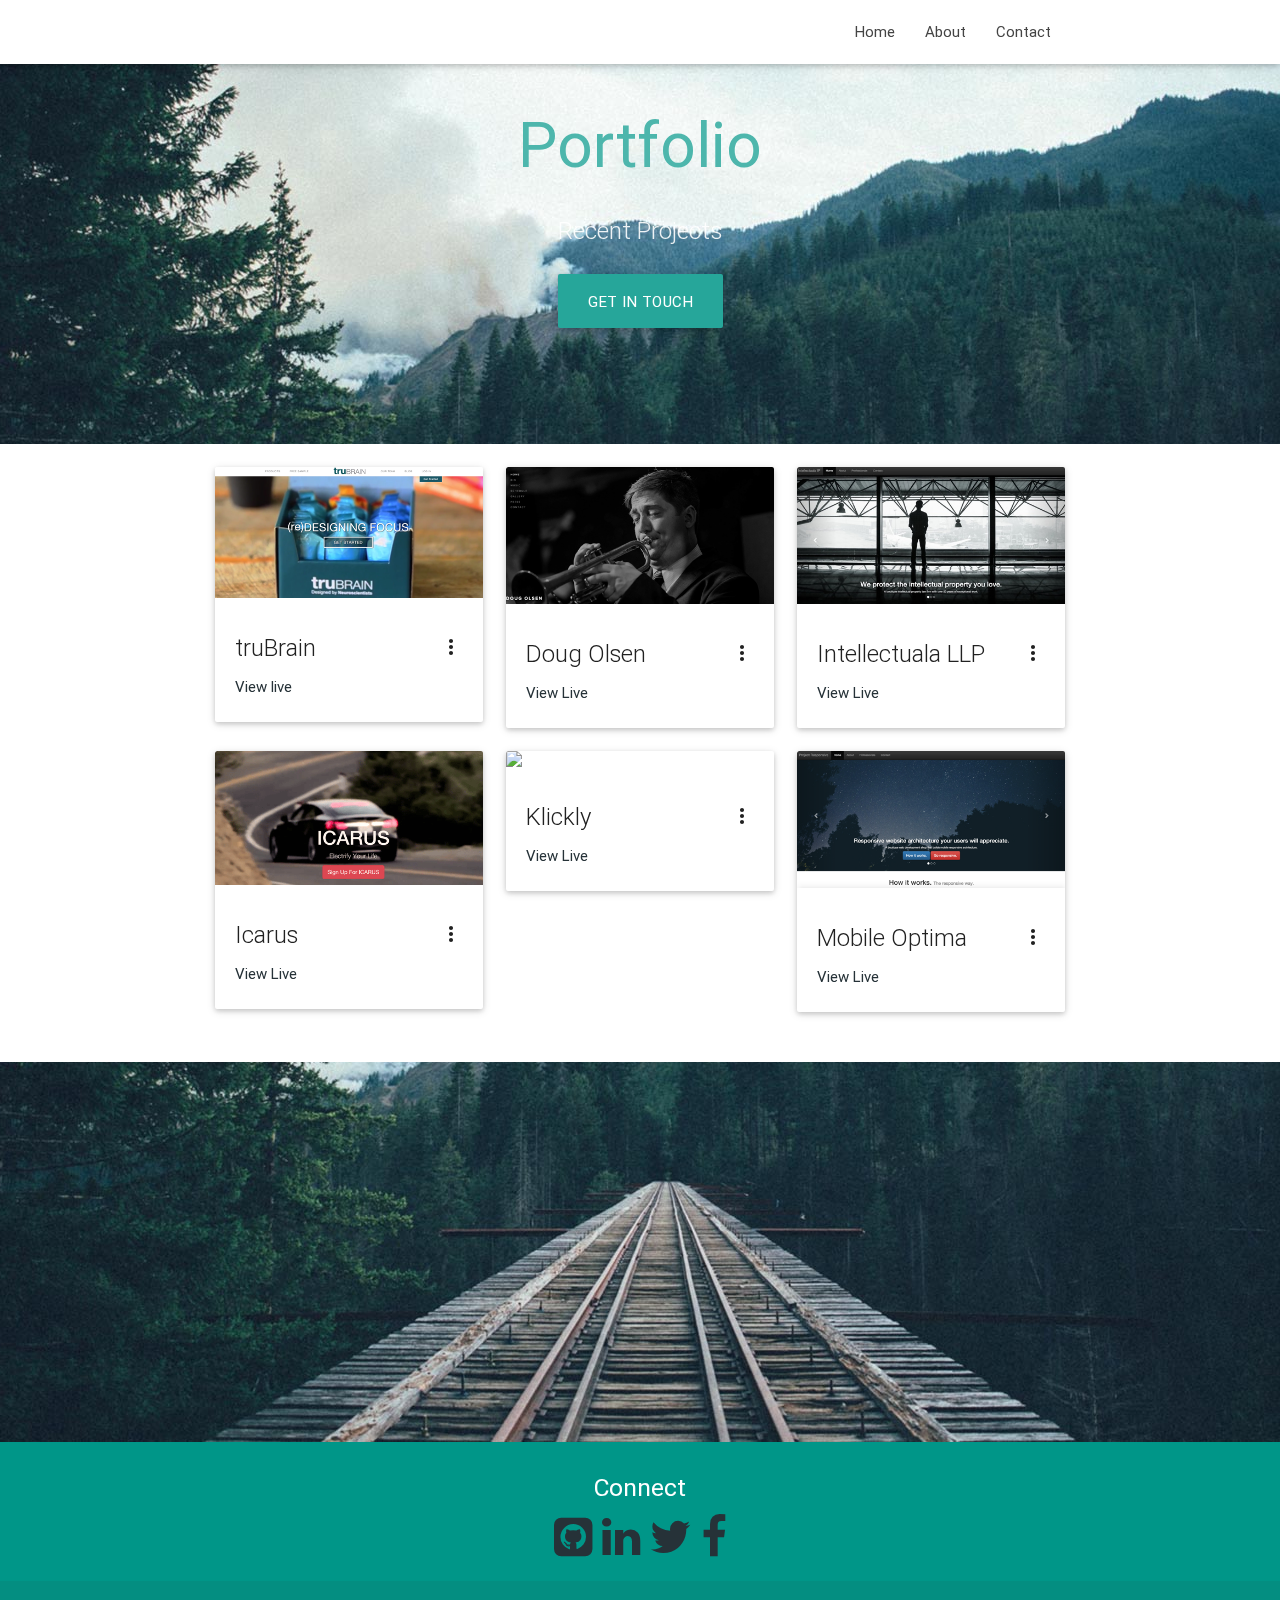
==== portfolio.html @ 828958fb "changes about content" ====
<!DOCTYPE html>
<html lang="en">
<head>
  <meta http-equiv="Content-Type" content="text/html; charset=UTF-8"/>
  <meta name="viewport" content="width=device-width, initial-scale=1, maximum-scale=1.0, user-scalable=no"/>
  <title>Adam McLean | Web Development</title>

  <!-- CSS  -->
  <link href="css/materialize.css" type="text/css" rel="stylesheet" media="screen,projection"/>
  <link href="css/style.css" type="text/css" rel="stylesheet" media="screen,projection"/>
  <link rel="stylesheet" href="http://maxcdn.bootstrapcdn.com/font-awesome/4.3.0/css/font-awesome.min.css">

</head>
<body>
  <nav class="white" role="navigation">
    <div class="nav-wrapper container">
      <a id="logo-container" href="index.html" class="brand-logo"></a>
      <ul class="right hide-on-med-and-down">
        <li><a href="index.html">Home</a></li>
        <li><a href="index.html/#about">About</a></li>
        <li><a href="index.html/#contact">Contact</a></li>
   
      </ul>

      <ul id="nav-mobile" class="side-nav">
        <li><a href="index.html">Home</a></li>
        <li><a href="index.html/#about">About</a></li>
        <li><a href="index.html/#contact">Contact</a></li>
      </ul>
      <a href="#" data-activates="nav-mobile" class="button-collapse"><i class="mdi-navigation-menu"></i></a>
    </div>
  </nav>

   <!--   Banner Section   -->

  <div id="index-banner" class="parallax-container">
    <div class="section no-pad-bot">
      <div class="container">
        <br><br>
        <h1 class="header center teal-text text-lighten-2">Portfolio</h1>
        <div class="row center">
          <h5 class="header col s12 light">Recent Projects</h5>
        </div>
        <div class="row center">
          <a href="mailto:adam.mclean1@gmail.com" id="download-button" class="btn-large waves-effect waves-light teal lighten-1">Get In Touch</a>
        </div>
        <br><br>

      </div>
    </div>
    <div class="parallax"><img src="background2.jpg" alt="Unsplashed background img 2"></div>
  </div>

 

<!--   Card Section   -->

<div class="section">
<div class="container">
  <div class="row">
    <div class="col s12 m4 l4">
      <div class="card ">
        <div class="card-image waves-effect waves-block waves-light">
          <img class="activator" src="assets/truBrain_crop.png">
        </div>
      <div class="card-content">
        <span class="card-title activator grey-text text-darken-4">truBrain<i class="mdi-navigation-more-vert right"></i></span>
        <p><a href="https://trubrain.com/">View live</a></p>
      </div>
      <div class="card-reveal">
        <span class="card-title grey-text text-darken-4">truBrain<i class="mdi-navigation-close right"></i></span>
        <p>truBrain is redefining focus with its product line engineered by neuroscientists. The company needed front-end development and UX to match.</p>
      </div>
      </div>
    </div>

  <div class="col s12 m4 l4">
    <div class="card">
      <div class="card-image waves-effect waves-block waves-light">
        <img class="activator" src="assets/doug_olsen_cover.png">
      </div>
    <div class="card-content">
      <span class="card-title activator grey-text text-darken-4">Doug Olsen<i class="mdi-navigation-more-vert right"></i></span>
      <p><a href="https://doug-olsen-5ct0.squarespace.com/">View Live</a></p>
    </div>
    <div class="card-reveal">
      <span class="card-title grey-text text-darken-4">Doug Olsen<i class="mdi-navigation-close right"></i></span>
      <p>Doug is a professional musician - and wanted a clean, professional site that evoked his passion as an artist.</p>
    </div>
    </div>
  </div>

  <div class="col s12 m4 l4">
    <div class="card">
      <div class="card-image waves-effect waves-block waves-light">
        <img class="activator" src="assets/intellect.jpg">
      </div>
      <div class="card-content">
        <span class="card-title activator grey-text text-darken-4">Intellectuala LLP<i class="mdi-navigation-more-vert right"></i></span>
        <p><a href="http://intellectuala.bitballoon.com">View Live</a></p>
      </div>
      <div class="card-reveal">
        <span class="card-title grey-text text-darken-4">Intellectuala LLP<i class="mdi-navigation-close right"></i></span>
        <p>A local law firm wanted a clean, responsive site that conveyed to clients they were at the top of their game. This gave rise to Intellectuala LLP.</p>
      </div>
    </div>
  </div>

    <div class="col s12 m4 l4">
    <div class="card">
      <div class="card-image waves-effect waves-block waves-light">
        <img class="activator" src="assets/icarus.png">
      </div>
      <div class="card-content">
        <span class="card-title activator grey-text text-darken-4">Icarus<i class="mdi-navigation-more-vert right"></i></span>
        <p><a href="https://fast-dusk-8663.herokuapp.com">View Live</a></p>
      </div>
      <div class="card-reveal">
        <span class="card-title grey-text text-darken-4">Icarus<i class="mdi-navigation-close right"></i></span>
        <p>A prototype website for a luxury zero emission alternative to Uber, built out in Ruby on Rails that harnesses the Google Maps API.</p>
      </div>
    </div>
  </div>
  
  <div class="col s12 m4 l4">
    <div class="card">
      <div class="card-image waves-effect waves-block waves-light">
        <img class="activator" src="assets/klickly_crop.png">
      </div>
      <div class="card-content">
        <span class="card-title activator grey-text text-darken-4">Klickly<i class="mdi-navigation-more-vert right"></i></span>
        <p><a href="https://www.klickly.com/">View Live</a></p>
      </div>
      <div class="card-reveal">
        <span class="card-title grey-text text-darken-4">Klickly<i class="mdi-navigation-close right"></i></span>
        <p>Klickly lets you turn any social stream into an e-commerce solution with its one click platform.</p>
      </div>
    </div>
  </div>
  <div class="col s12 m4 l4">
    <div class="card">
      <div class="card-image waves-effect waves-block waves-light">
        <img class="activator" src="assets/mobileoptima.png">
      </div>
      <div class="card-content">
        <span class="card-title activator grey-text text-darken-4">Mobile Optima<i class="mdi-navigation-more-vert right"></i></span>
        <p><a href="http://mobileoptima.bitballoon.com/">View Live</a></p>
      </div>
      <div class="card-reveal">
        <span class="card-title grey-text text-darken-4">Mobile Optima<i class="mdi-navigation-close right"></i></span>
        <p>Mobile Optima tackles the problem of unresponsive, mobile unfriendly sites and puts them back on users' map.</p>
      </div>
    </div>
  </div>
</div> <!-- end row -->
</div> <!-- end container -->
</div> <!-- end section -->


  <!--   Footer Section   -->

  <div class="parallax-container valign-wrapper">
    <div class="section no-pad-bot">
      <div class="container">
        <div class="row center">
          <h5 class="header col s12 light"></h5>
        </div>
      </div>
    </div>
    <div class="parallax"><img src="background2.jpg" alt="Unsplashed background img 3"></div>
  </div>

  <footer class="page-footer teal">
    <div class="container">
      <div class="row center">
        <div id="socialIcons" class="col l12 s12">
          <h5 class="white-text">Connect</h5>
          <a href="https://github.com/adammclean"><i class="fa fa-github-square fa-3x"></i></a></span> 
          <a href="https://www.linkedin.com/in/adammclean1"><i class="fa fa-linkedin fa-3x"></i></a>
          <a href="https://twitter.com/brogrammr"><i class="fa fa-twitter fa-3x"></i></a>
          <a href="https://www.facebook.com/people/Adam-McLean/816225"><i class="fa fa-facebook fa-3x"></i></a>
        </div>
      </div>
    </div>
  </div>
      
    <div class="footer-copyright">
      <div class="container">
      Made by <a class="brown-text text-lighten-3" href="http://materializecss.com">Adam C McLean</a>
      </div>
    </div>
  </footer>


  <!--  Scripts-->
  <script src="https://code.jquery.com/jquery-2.1.1.min.js"></script>
  <script src="js/materialize.js"></script>
  <script src="js/custom.js" type="text/javascript"></script>
  <script src="js/init.js"></script>

  </body>
</html>
---- css/style.css ----
/* Custom Stylesheet */
/**
 * Use this file to override Materialize files so you can update
 * the core Materialize files in the future
 *
 * Made By MaterializeCSS.com
 */

 #hi {
  padding: 30px;
 }

 #socialIcons i {
  margin: 2.5px;
 }
 
 a{
  color: #263238;
 }

 .modal {
  color: blue;
 }

nav ul a,
nav .brand-logo {
  color: #444;
}

p {
  line-height: 2rem;
}

.button-collapse {
  color: #26a69a;
}

.parallax-container {
  min-height: 380px;
  line-height: 0;
  height: auto;
  color: rgba(255,255,255,.9);
}
  .parallax-container .section {
    width: 100%;
  }

@media only screen and (max-width : 992px) {
  .parallax-container .section {
    position: absolute;
    top: 40%;
  }
  #index-banner .section {
    top: 10%;
  }
}

@media only screen and (max-width : 600px) {
  #index-banner .section {
    top: 0;
  }
}


.icon-block {
  padding: 0 15px;
}

footer.page-footer {
  margin: 0;
}
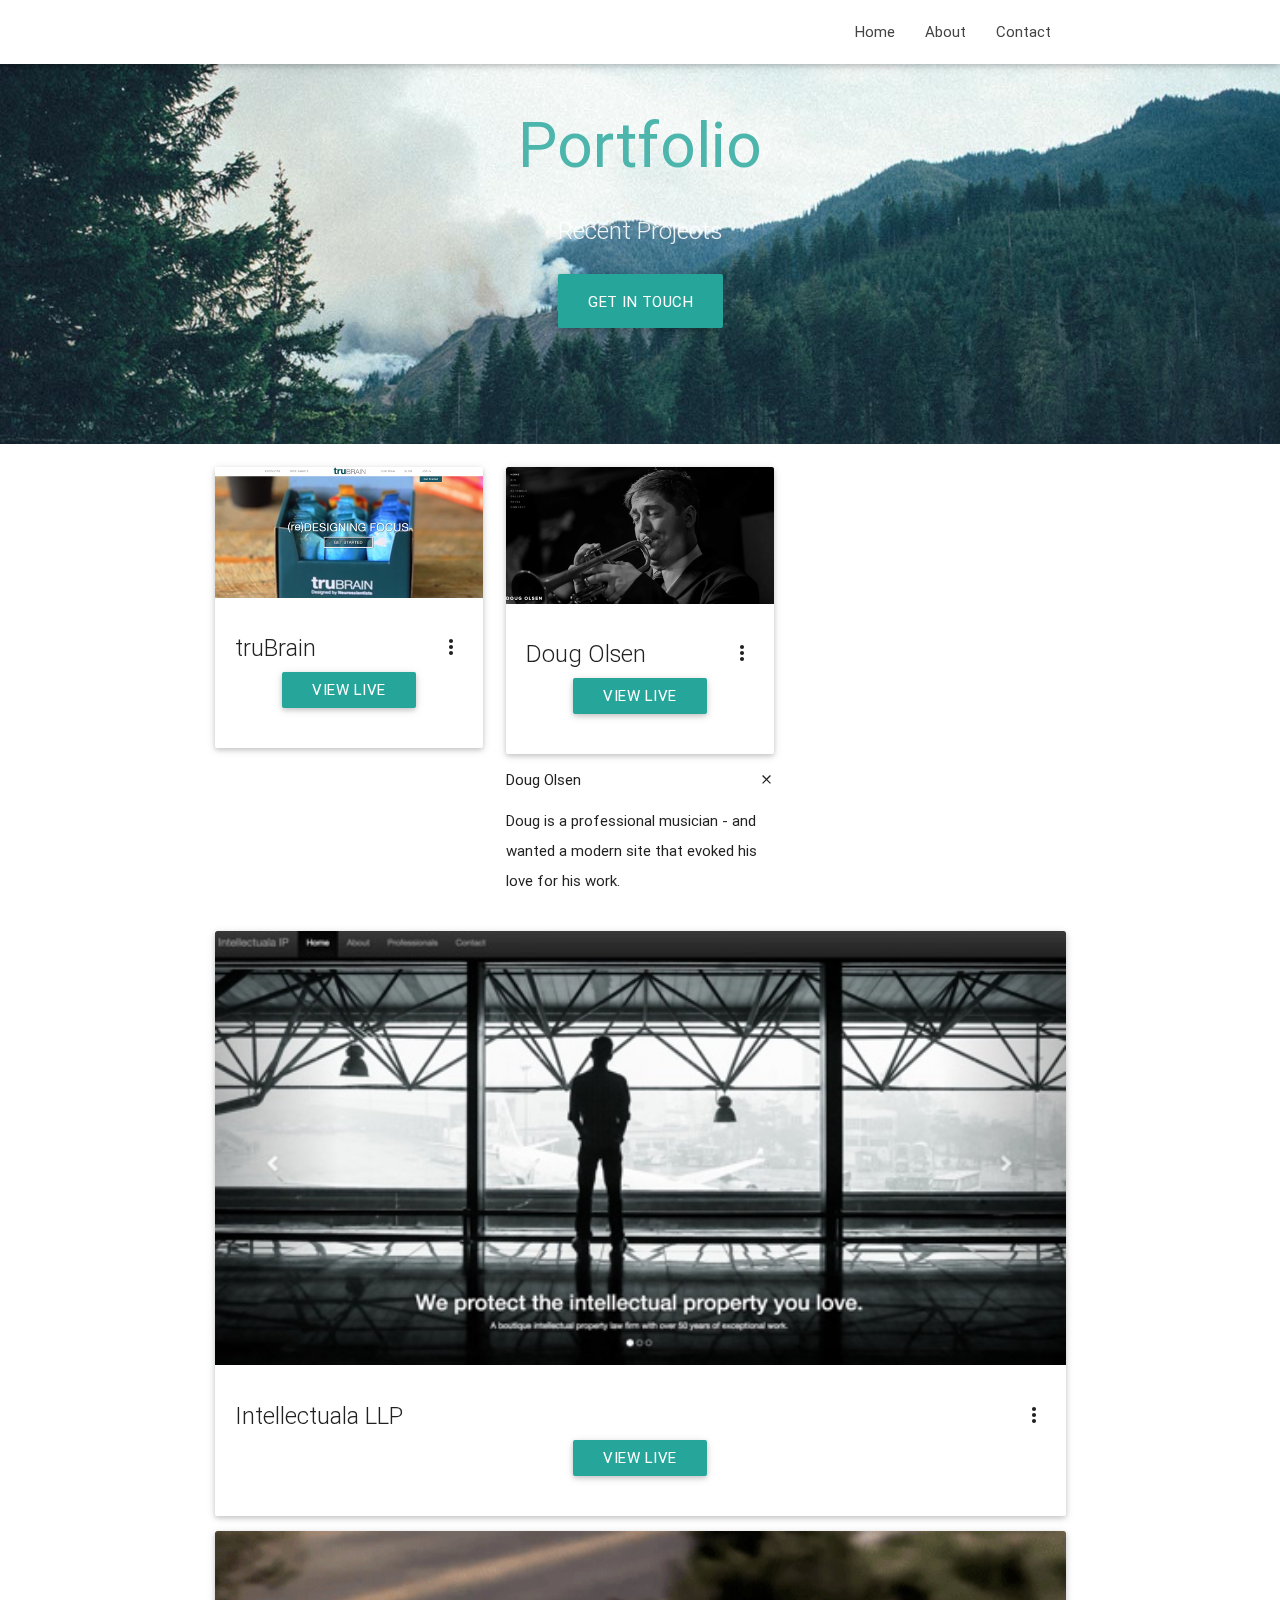
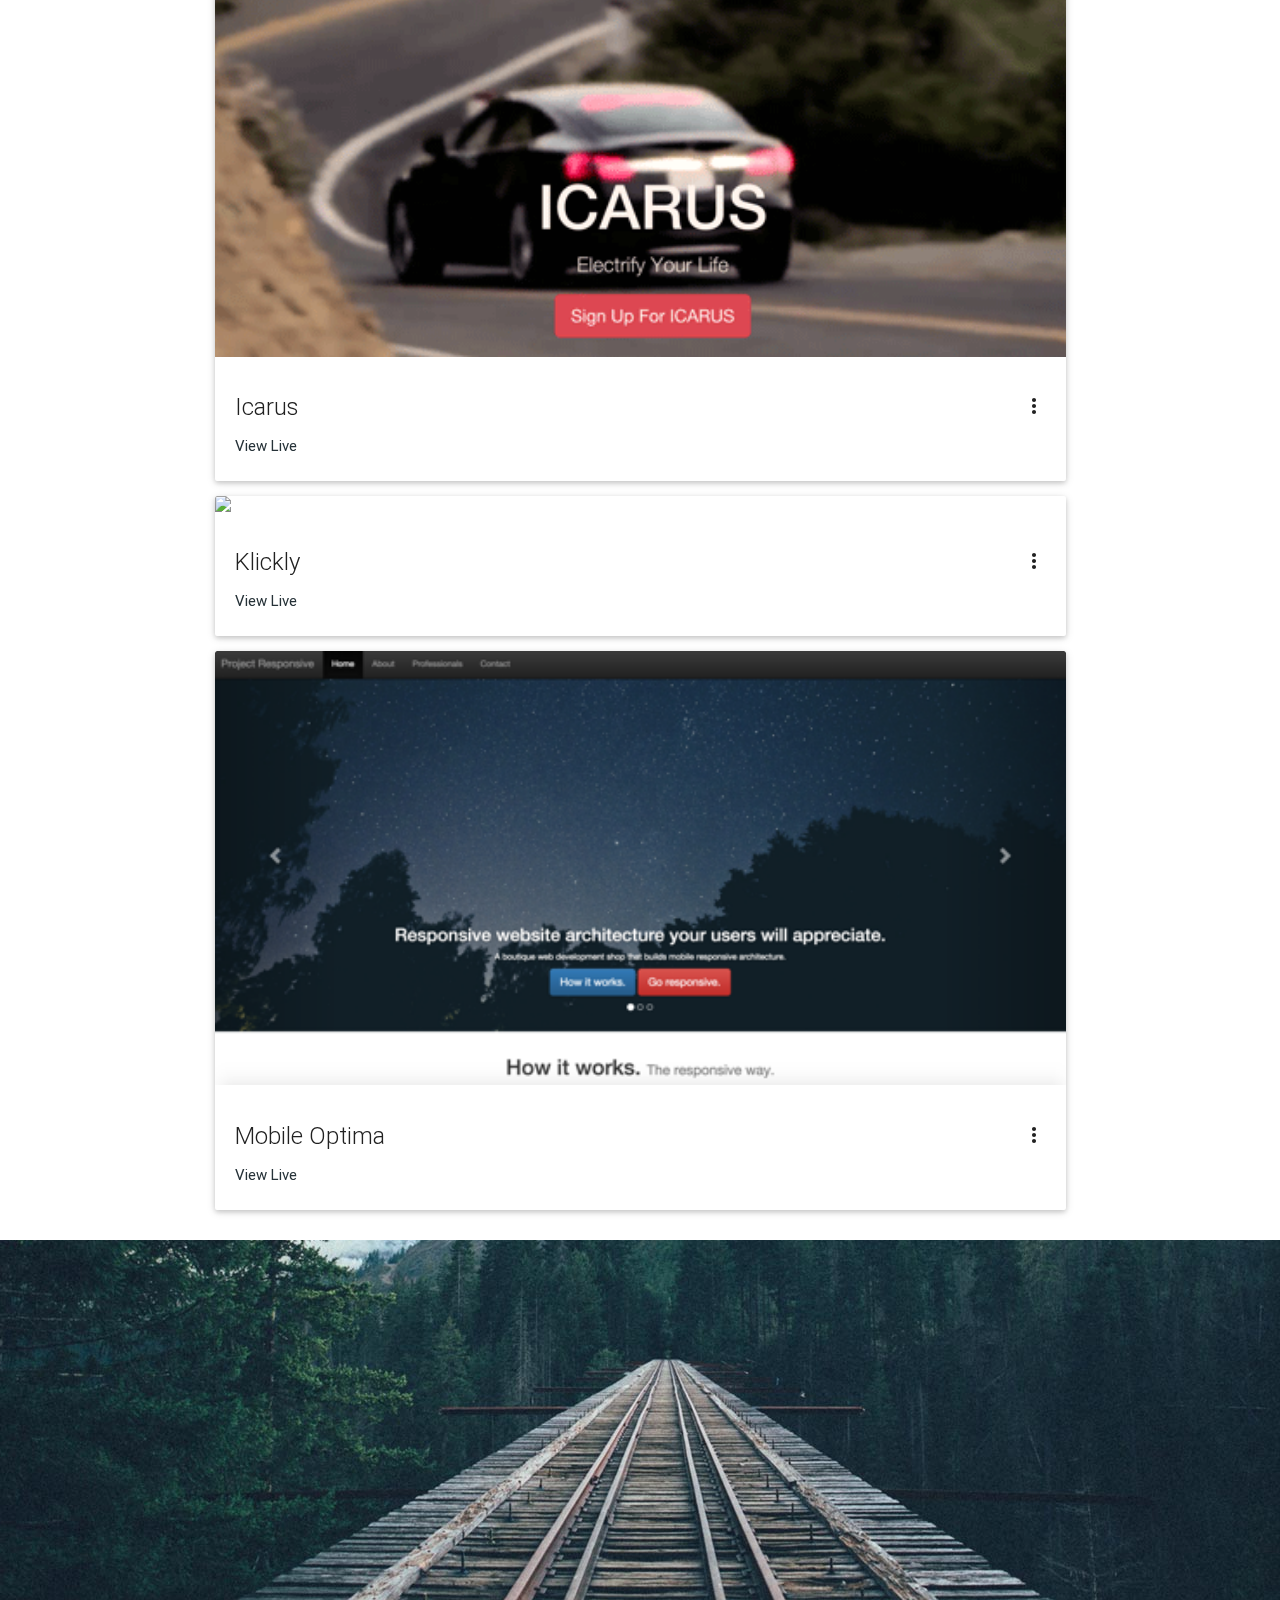
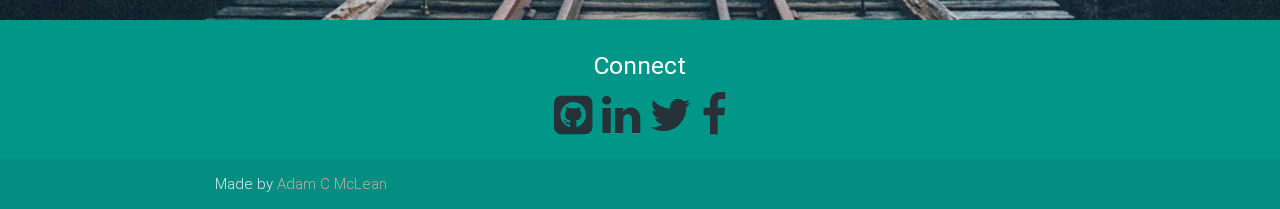
==== commit 7d5aabd6: "Adds view live cta buttons" ====
--- a/portfolio.html
+++ b/portfolio.html
@@ -65,8 +65,14 @@
         </div>
       <div class="card-content">
         <span class="card-title activator grey-text text-darken-4">truBrain<i class="mdi-navigation-more-vert right"></i></span>
-        <p><a href="https://trubrain.com/">View live</a></p>
-      </div>
+        
+        <!-- View Live Button -->
+        
+        <div class="row center">
+          <a href="https://trubrain.com/" id="download-button" class="btn waves-effect waves-light teal lighten-1">View Live</a>
+        </div>
+      </div>
+
       <div class="card-reveal">
         <span class="card-title grey-text text-darken-4">truBrain<i class="mdi-navigation-close right"></i></span>
         <p>truBrain is redefining focus with its product line engineered by neuroscientists. The company needed front-end development and UX to match.</p>
@@ -81,11 +87,17 @@
       </div>
     <div class="card-content">
       <span class="card-title activator grey-text text-darken-4">Doug Olsen<i class="mdi-navigation-more-vert right"></i></span>
-      <p><a href="https://doug-olsen-5ct0.squarespace.com/">View Live</a></p>
+        <!-- View Live Button -->
+        
+        <div class="row center">
+          <a href="https://doug-olsen-5ct0.squarespace.com/" id="download-button" class="btn waves-effect waves-light teal lighten-1">View Live</a>
+        </div>
+      </div>
+
     </div>
     <div class="card-reveal">
       <span class="card-title grey-text text-darken-4">Doug Olsen<i class="mdi-navigation-close right"></i></span>
-      <p>Doug is a professional musician - and wanted a clean, professional site that evoked his passion as an artist.</p>
+      <p>Doug is a professional musician - and wanted a modern site that evoked his love for his work.</p>
     </div>
     </div>
   </div>
@@ -97,11 +109,16 @@
       </div>
       <div class="card-content">
         <span class="card-title activator grey-text text-darken-4">Intellectuala LLP<i class="mdi-navigation-more-vert right"></i></span>
-        <p><a href="http://intellectuala.bitballoon.com">View Live</a></p>
+        <!-- View Live Button -->
+        
+        <div class="row center">
+          <a href="http://intellectuala.bitballoon.com" id="download-button" class="btn waves-effect waves-light teal lighten-1">View Live</a>
+        </div>
+        
       </div>
       <div class="card-reveal">
         <span class="card-title grey-text text-darken-4">Intellectuala LLP<i class="mdi-navigation-close right"></i></span>
-        <p>A local law firm wanted a clean, responsive site that conveyed to clients they were at the top of their game. This gave rise to Intellectuala LLP.</p>
+        <p>A local law firm wanted a stylish, responsive site that conveyed to clients they were at the top of their game. This gave rise to Intellectuala LLP.</p>
       </div>
     </div>
   </div>
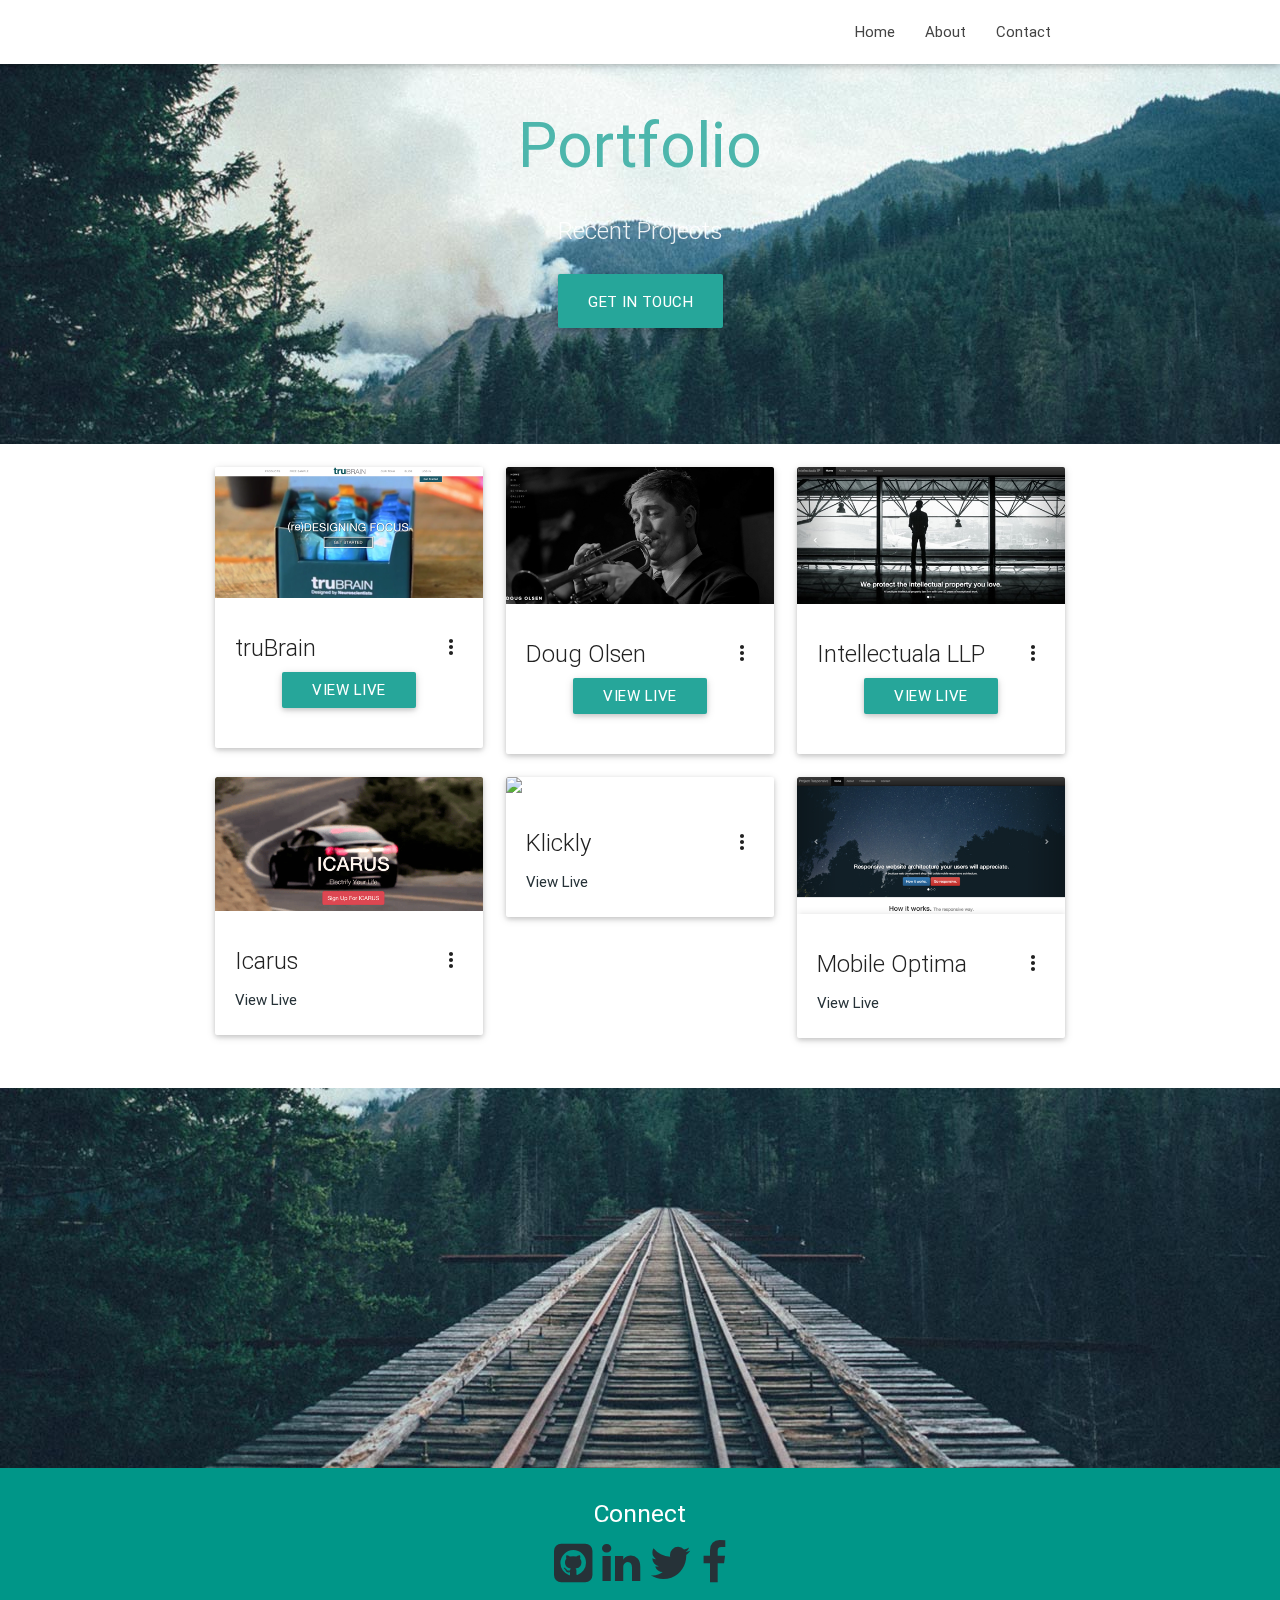
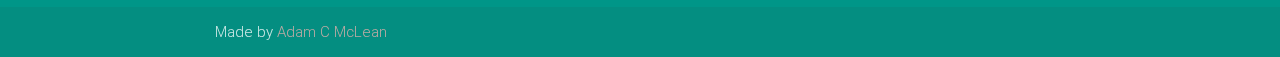
==== commit bdbdbe02: "Adds styling to cta buttons" ====
--- a/portfolio.html
+++ b/portfolio.html
@@ -73,10 +73,10 @@
         </div>
       </div>
 
-      <div class="card-reveal">
-        <span class="card-title grey-text text-darken-4">truBrain<i class="mdi-navigation-close right"></i></span>
-        <p>truBrain is redefining focus with its product line engineered by neuroscientists. The company needed front-end development and UX to match.</p>
-      </div>
+        <div class="card-reveal">
+          <span class="card-title grey-text text-darken-4">truBrain<i class="mdi-navigation-close right"></i></span>
+          <p>truBrain is redefining focus with its product line engineered by neuroscientists. The company needed front-end development and UX to match.</p>
+        </div>
       </div>
     </div>
 
@@ -87,6 +87,7 @@
       </div>
     <div class="card-content">
       <span class="card-title activator grey-text text-darken-4">Doug Olsen<i class="mdi-navigation-more-vert right"></i></span>
+        
         <!-- View Live Button -->
         
         <div class="row center">
@@ -94,7 +95,7 @@
         </div>
       </div>
 
-    </div>
+    
     <div class="card-reveal">
       <span class="card-title grey-text text-darken-4">Doug Olsen<i class="mdi-navigation-close right"></i></span>
       <p>Doug is a professional musician - and wanted a modern site that evoked his love for his work.</p>
@@ -109,13 +110,14 @@
       </div>
       <div class="card-content">
         <span class="card-title activator grey-text text-darken-4">Intellectuala LLP<i class="mdi-navigation-more-vert right"></i></span>
+        
         <!-- View Live Button -->
         
         <div class="row center">
           <a href="http://intellectuala.bitballoon.com" id="download-button" class="btn waves-effect waves-light teal lighten-1">View Live</a>
-        </div>
-        
-      </div>
+        </div> 
+      </div>
+      
       <div class="card-reveal">
         <span class="card-title grey-text text-darken-4">Intellectuala LLP<i class="mdi-navigation-close right"></i></span>
         <p>A local law firm wanted a stylish, responsive site that conveyed to clients they were at the top of their game. This gave rise to Intellectuala LLP.</p>
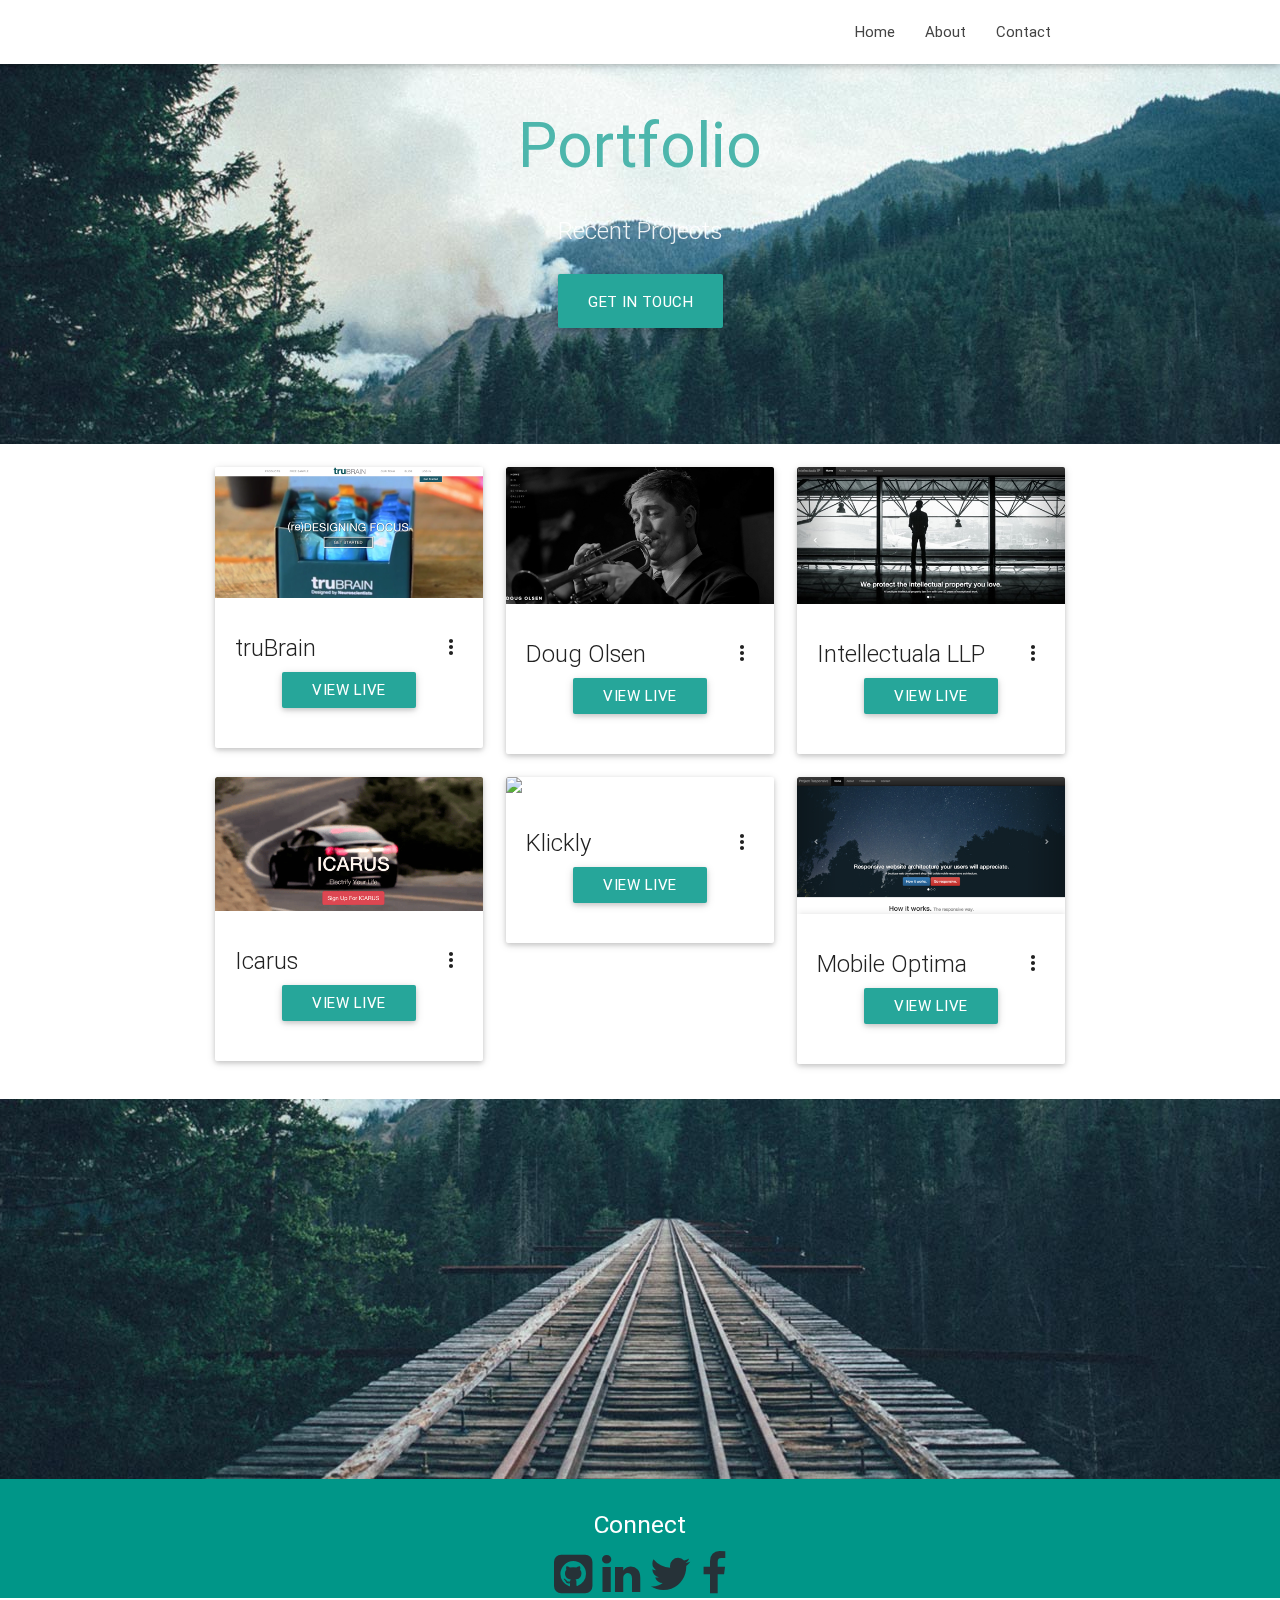
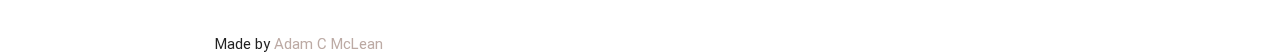
==== commit 7285053e: "Adds finishes adding cta buttons" ====
--- a/portfolio.html
+++ b/portfolio.html
@@ -132,8 +132,16 @@
       </div>
       <div class="card-content">
         <span class="card-title activator grey-text text-darken-4">Icarus<i class="mdi-navigation-more-vert right"></i></span>
-        <p><a href="https://fast-dusk-8663.herokuapp.com">View Live</a></p>
-      </div>
+        
+         
+        <!-- View Live Button -->
+        
+        <div class="row center">
+          <a href="https://fast-dusk-8663.herokuapp.com" id="download-button" class="btn waves-effect waves-light teal lighten-1">View Live</a>
+        </div> 
+      </div>
+      
+
       <div class="card-reveal">
         <span class="card-title grey-text text-darken-4">Icarus<i class="mdi-navigation-close right"></i></span>
         <p>A prototype website for a luxury zero emission alternative to Uber, built out in Ruby on Rails that harnesses the Google Maps API.</p>
@@ -148,8 +156,15 @@
       </div>
       <div class="card-content">
         <span class="card-title activator grey-text text-darken-4">Klickly<i class="mdi-navigation-more-vert right"></i></span>
-        <p><a href="https://www.klickly.com/">View Live</a></p>
-      </div>
+        
+    
+        <!-- View Live Button -->
+        
+        <div class="row center">
+          <a href="https://www.klickly.com/" id="download-button" class="btn waves-effect waves-light teal lighten-1">View Live</a>
+        </div> 
+      </div>
+
       <div class="card-reveal">
         <span class="card-title grey-text text-darken-4">Klickly<i class="mdi-navigation-close right"></i></span>
         <p>Klickly lets you turn any social stream into an e-commerce solution with its one click platform.</p>
@@ -163,8 +178,13 @@
       </div>
       <div class="card-content">
         <span class="card-title activator grey-text text-darken-4">Mobile Optima<i class="mdi-navigation-more-vert right"></i></span>
-        <p><a href="http://mobileoptima.bitballoon.com/">View Live</a></p>
-      </div>
+        
+      <!-- View Live Button -->
+        
+        <div class="row center">
+          <a href="http://mobileoptima.bitballoon.com/" id="download-button" class="btn waves-effect waves-light teal lighten-1">View Live</a>
+        </div>
+
       <div class="card-reveal">
         <span class="card-title grey-text text-darken-4">Mobile Optima<i class="mdi-navigation-close right"></i></span>
         <p>Mobile Optima tackles the problem of unresponsive, mobile unfriendly sites and puts them back on users' map.</p>
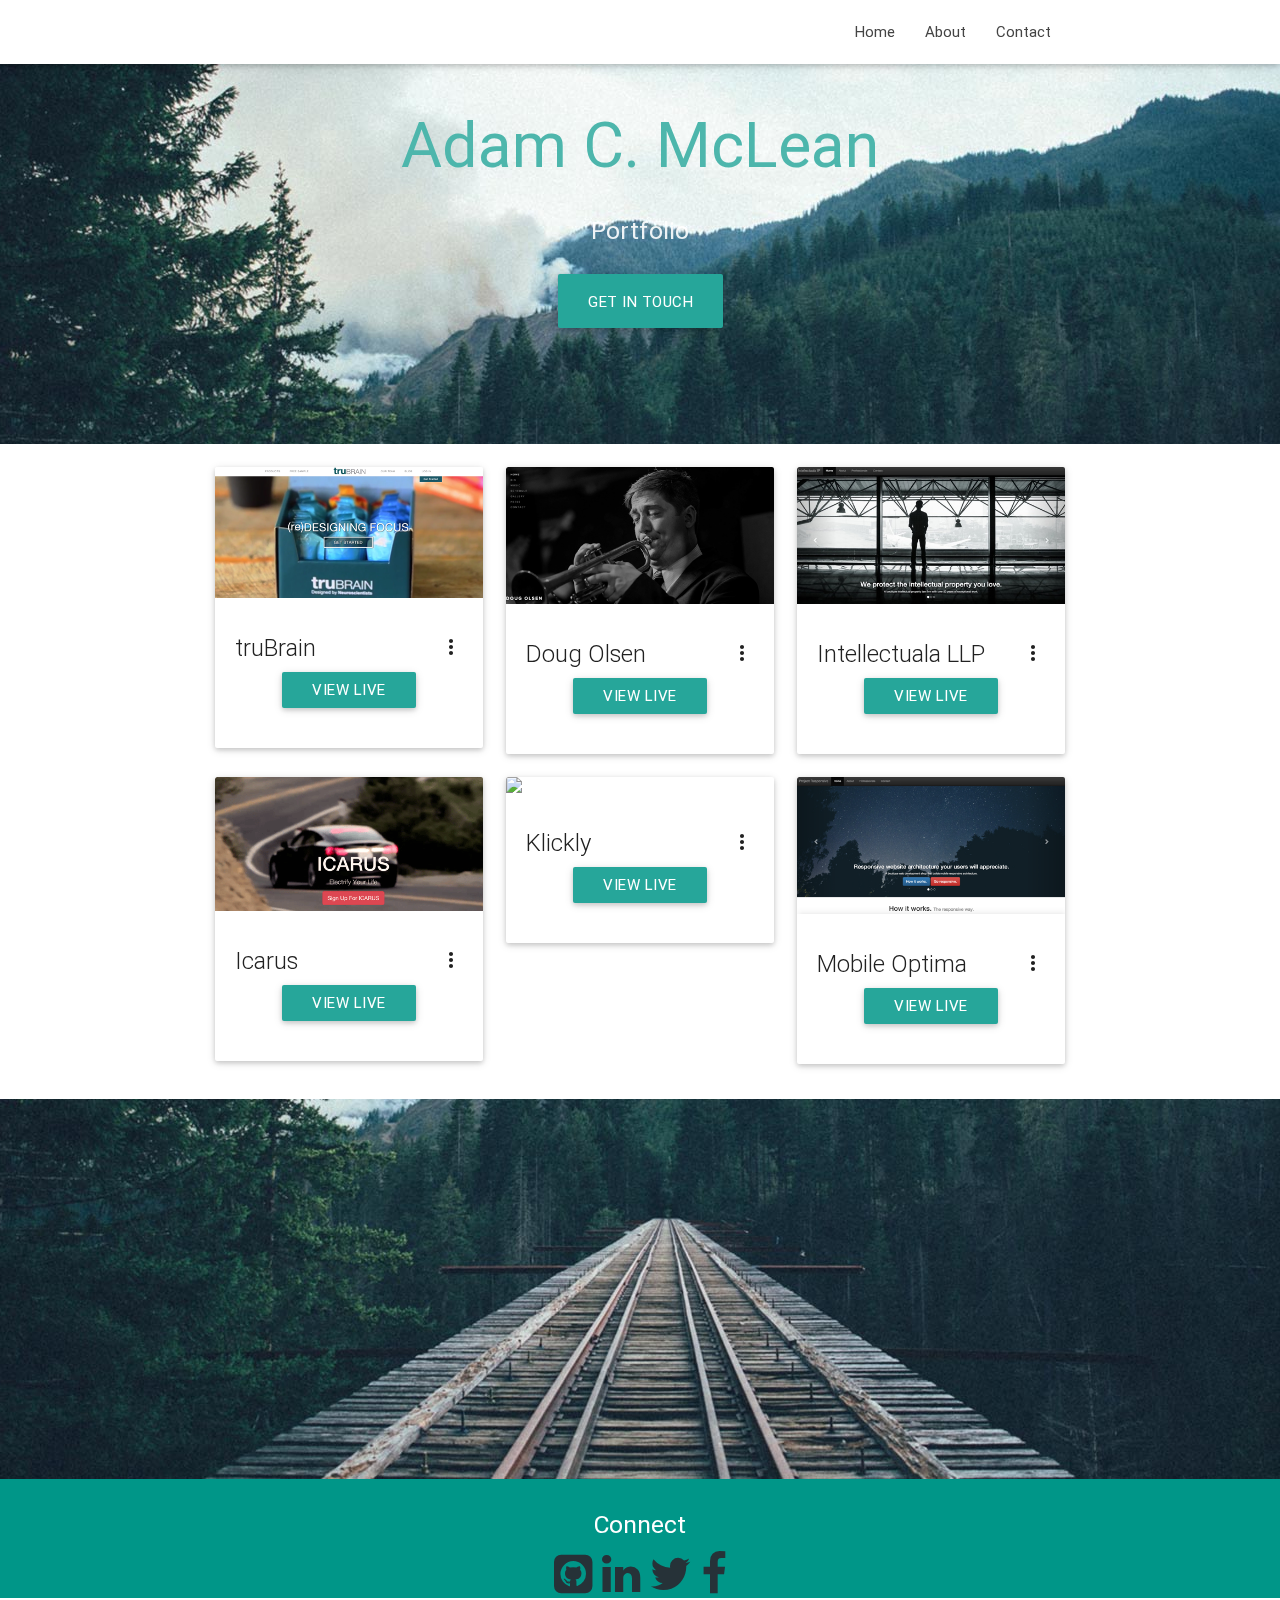
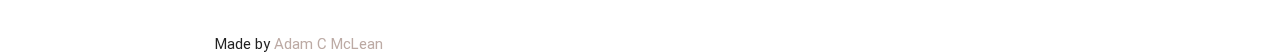
==== commit b19dbf4c: "Changes content" ====
--- a/portfolio.html
+++ b/portfolio.html
@@ -3,7 +3,7 @@
 <head>
   <meta http-equiv="Content-Type" content="text/html; charset=UTF-8"/>
   <meta name="viewport" content="width=device-width, initial-scale=1, maximum-scale=1.0, user-scalable=no"/>
-  <title>Adam McLean | Web Development</title>
+  <title>Adam C. McLean | Web Development</title>
 
   <!-- CSS  -->
   <link href="css/materialize.css" type="text/css" rel="stylesheet" media="screen,projection"/>
@@ -37,9 +37,9 @@
     <div class="section no-pad-bot">
       <div class="container">
         <br><br>
-        <h1 class="header center teal-text text-lighten-2">Portfolio</h1>
-        <div class="row center">
-          <h5 class="header col s12 light">Recent Projects</h5>
+        <h1 class="header center teal-text text-lighten-2">Adam C. McLean</h1>
+        <div class="row center">
+          <h5 class="header col s12">Portfolio</h5>
         </div>
         <div class="row center">
           <a href="mailto:adam.mclean1@gmail.com" id="download-button" class="btn-large waves-effect waves-light teal lighten-1">Get In Touch</a>
@@ -213,8 +213,7 @@
     <div class="container">
       <div class="row center">
         <div id="socialIcons" class="col l12 s12">
-          <h5 class="white-text">Connect</h5>
-          <a href="https://github.com/adammclean"><i class="fa fa-github-square fa-3x"></i></a></span> 
+          <a href="mailto:adam.mclean1@gmail.com"><h5 class="white-text">Connect</h5></a>          <a href="https://github.com/adammclean"><i class="fa fa-github-square fa-3x"></i></a></span> 
           <a href="https://www.linkedin.com/in/adammclean1"><i class="fa fa-linkedin fa-3x"></i></a>
           <a href="https://twitter.com/brogrammr"><i class="fa fa-twitter fa-3x"></i></a>
           <a href="https://www.facebook.com/people/Adam-McLean/816225"><i class="fa fa-facebook fa-3x"></i></a>
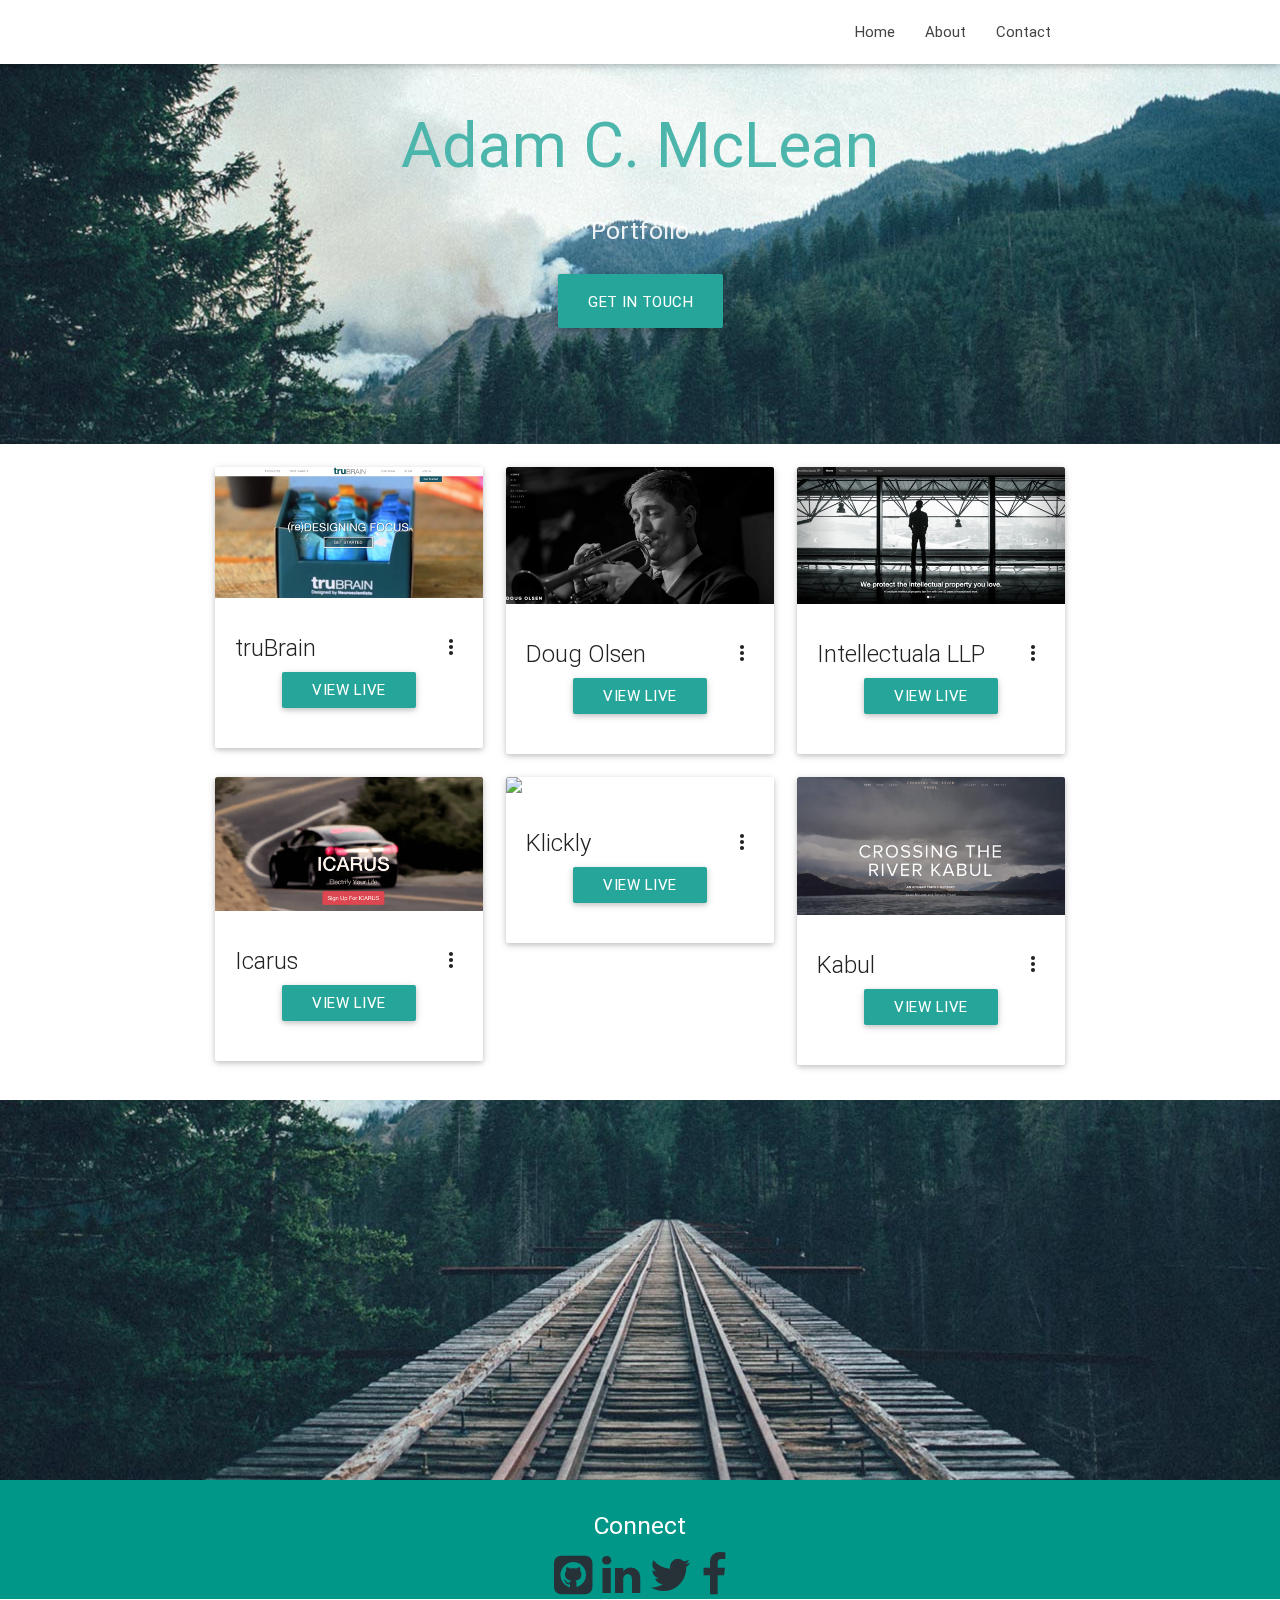
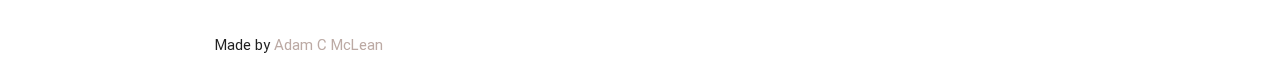
==== commit 84e59f36: "Adds kabul project" ====
--- a/portfolio.html
+++ b/portfolio.html
@@ -174,20 +174,20 @@
   <div class="col s12 m4 l4">
     <div class="card">
       <div class="card-image waves-effect waves-block waves-light">
-        <img class="activator" src="assets/mobileoptima.png">
-      </div>
-      <div class="card-content">
-        <span class="card-title activator grey-text text-darken-4">Mobile Optima<i class="mdi-navigation-more-vert right"></i></span>
+        <img class="activator" src="assets/Crossing Kabul_crop.png">
+      </div>
+      <div class="card-content" style='height: 144px;'>
+        <span class="card-title activator grey-text text-darken-4">Kabul<i class="mdi-navigation-more-vert right"></i></span>
         
       <!-- View Live Button -->
         
         <div class="row center">
-          <a href="http://mobileoptima.bitballoon.com/" id="download-button" class="btn waves-effect waves-light teal lighten-1">View Live</a>
-        </div>
-
-      <div class="card-reveal">
-        <span class="card-title grey-text text-darken-4">Mobile Optima<i class="mdi-navigation-close right"></i></span>
-        <p>Mobile Optima tackles the problem of unresponsive, mobile unfriendly sites and puts them back on users' map.</p>
+          <a href="https://adam-mclean-jl8n.squarespace.com/" id="download-button" class="btn waves-effect waves-light teal lighten-1">View Live</a>
+        </div>
+
+      <div class="card-reveal">
+        <span class="card-title grey-text text-darken-4">Crossing the River Kabul<i class="mdi-navigation-close right"></i></span>
+        <p>A responsive site that conveys the history of Afghanistan through a moving personal narrative.</p>
       </div>
     </div>
   </div>
@@ -196,7 +196,7 @@
 </div> <!-- end section -->
 
 
-  <!--   Footer Section   -->
+ <!--   Footer Section   -->
 
   <div class="parallax-container valign-wrapper">
     <div class="section no-pad-bot">
@@ -212,8 +212,11 @@
   <footer class="page-footer teal">
     <div class="container">
       <div class="row center">
+       <a href="mailto:adam.mclean1@gmail.com"><h5 class="white-text">Connect</h5></a>
+
+       <!--  <a href="mailto:adam.mclean1@gmail.com" id="download-button" class="btn-large waves-effect waves-light grey lighten-1">Get In Touch</a> -->
         <div id="socialIcons" class="col l12 s12">
-          <a href="mailto:adam.mclean1@gmail.com"><h5 class="white-text">Connect</h5></a>          <a href="https://github.com/adammclean"><i class="fa fa-github-square fa-3x"></i></a></span> 
+          <a href="https://github.com/adammclean"><i class="fa fa-github-square fa-3x"></i></a></span> 
           <a href="https://www.linkedin.com/in/adammclean1"><i class="fa fa-linkedin fa-3x"></i></a>
           <a href="https://twitter.com/brogrammr"><i class="fa fa-twitter fa-3x"></i></a>
           <a href="https://www.facebook.com/people/Adam-McLean/816225"><i class="fa fa-facebook fa-3x"></i></a>
@@ -233,8 +236,11 @@
   <!--  Scripts-->
   <script src="https://code.jquery.com/jquery-2.1.1.min.js"></script>
   <script src="js/materialize.js"></script>
-  <script src="js/custom.js" type="text/javascript"></script>
   <script src="js/init.js"></script>
 
   </body>
 </html>
+
+
+  </body>
+</html>
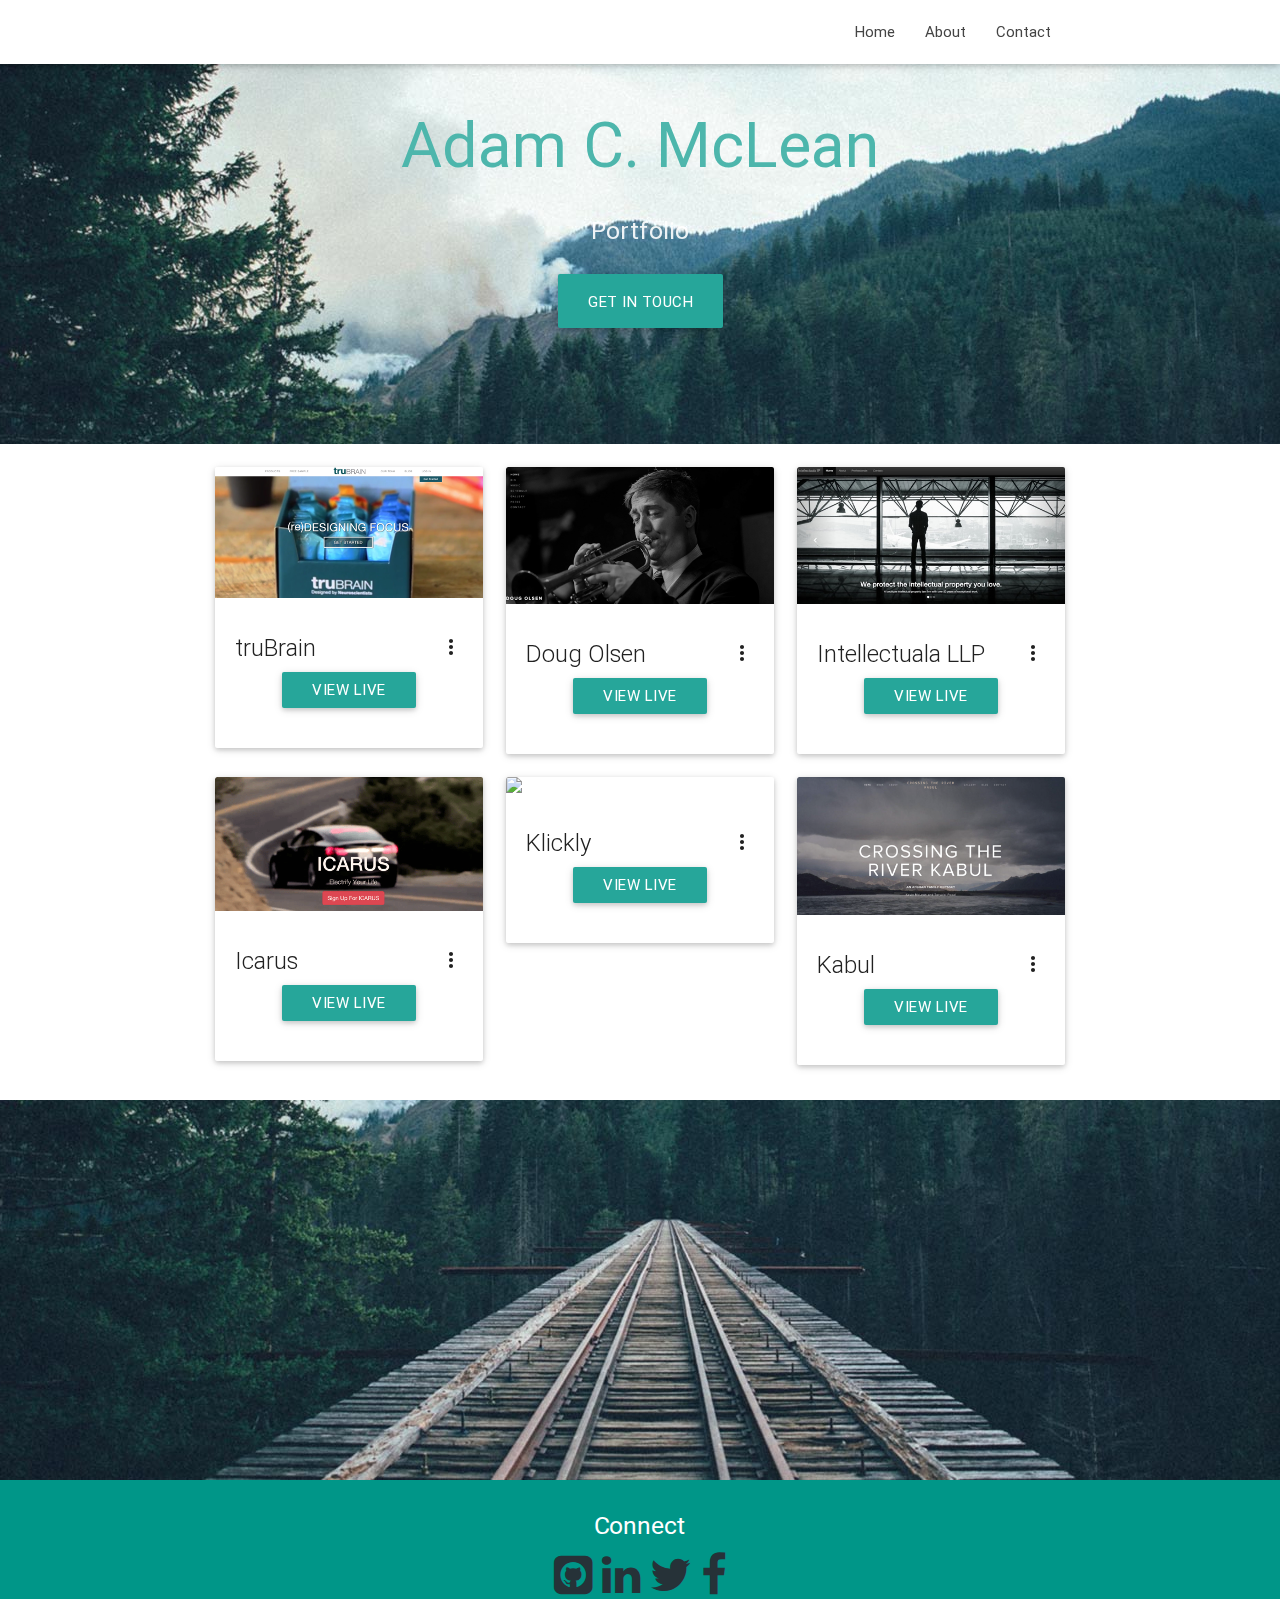
==== commit b2580ab8: "fix footer" ====
--- a/portfolio.html
+++ b/portfolio.html
@@ -209,7 +209,8 @@
     <div class="parallax"><img src="background2.jpg" alt="Unsplashed background img 3"></div>
   </div>
 
-  <footer class="page-footer teal">
+  <footer class="page-footer teal" style = 'height: 100%;'>
+    
     <div class="container">
       <div class="row center">
        <a href="mailto:adam.mclean1@gmail.com"><h5 class="white-text">Connect</h5></a>
@@ -225,11 +226,8 @@
     </div>
   </div>
       
-    <div class="footer-copyright">
-      <div class="container">
-      Made by <a class="brown-text text-lighten-3" href="http://materializecss.com">Adam C McLean</a>
-      </div>
-    </div>
+
+  
   </footer>
 
 
